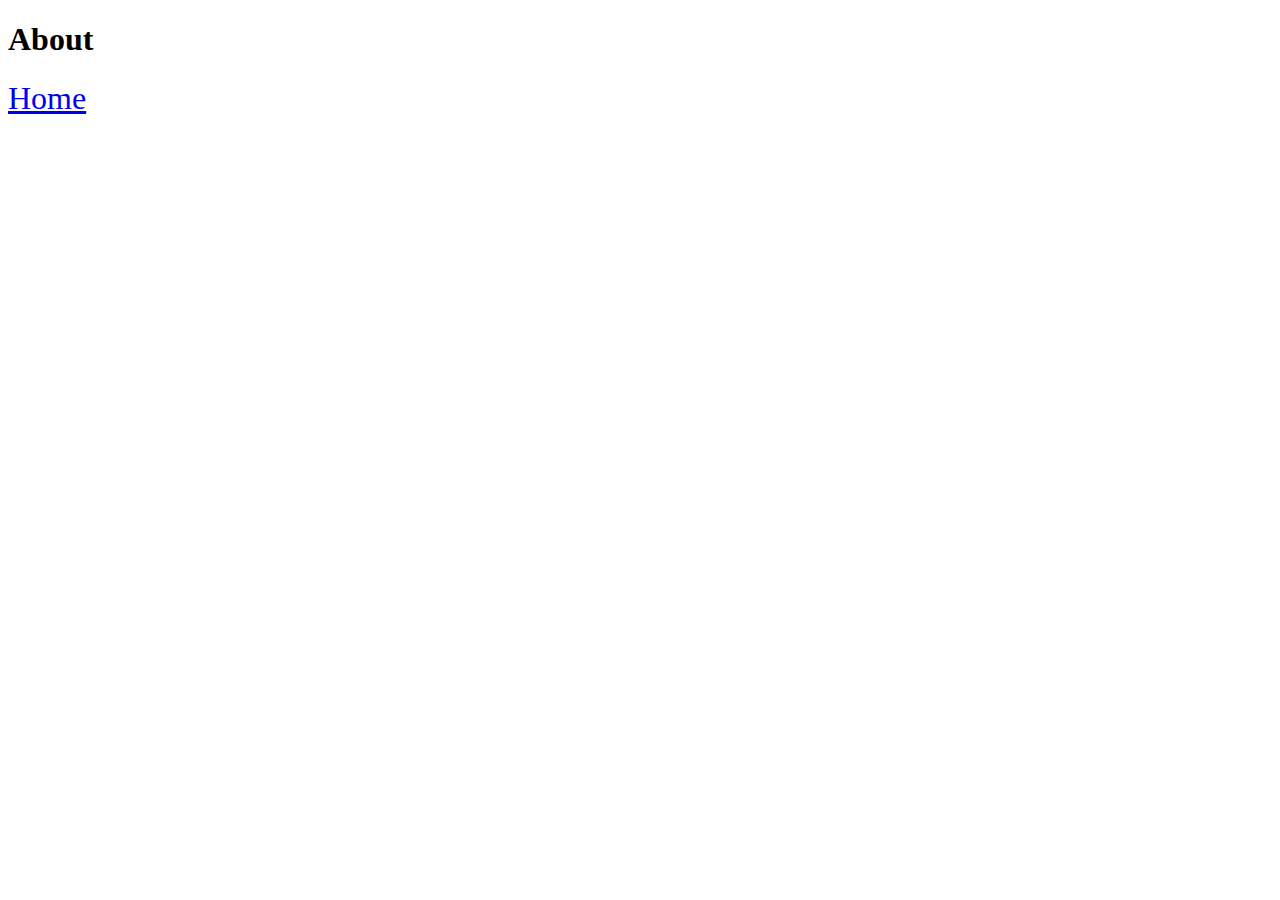
==== about.html @ ba91d6d5 "Create about.html" ====
<!DOCTYPE html>
<html lang="en">

<head>

    <title>Curtis Lacey</title>

    <link rel="stylesheet" href="css/stylesheet.css">

</head>

<body>
    <h1>About</h1>

    <div class = "bodytext">
        <a style = "font-size: 200%;" href="index.html" target="_self">Home</a>
    </div>
</body>

</html>
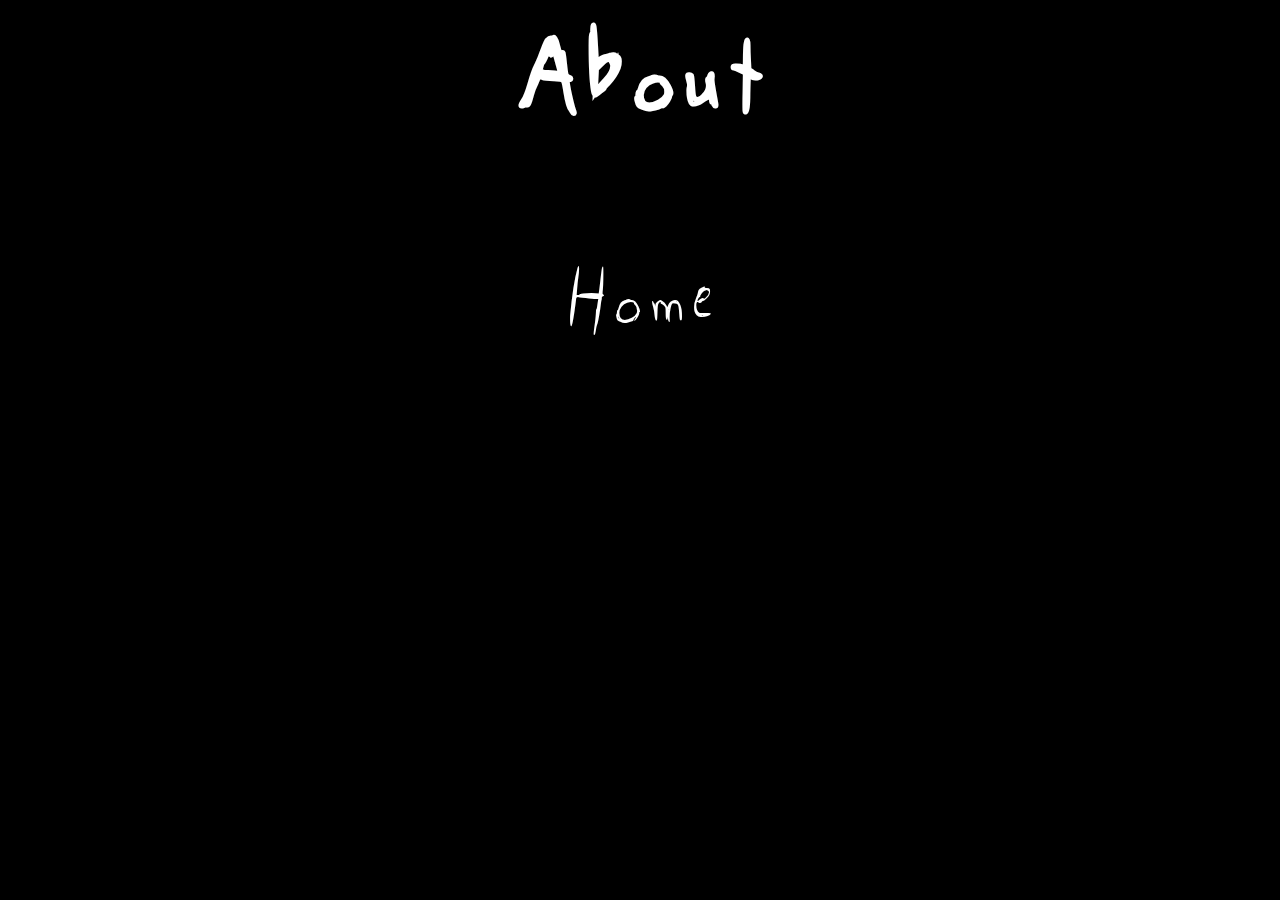
==== commit 1320615a: "Update about.html" ====
--- a/about.html
+++ b/about.html
@@ -4,6 +4,18 @@
 <head>
 
     <title>Curtis Lacey</title>
+
+    <style>
+        @font-face { 
+            font-family: Curtisfont; 
+            src: url("fonts/curtisfont-regular-webfont.eot");
+            src: url("fonts/curtisfont-regular-webfont.woff") format("woff"),
+            url("fonts/curtisfont-regular-webfont.otf") format("opentype"),
+            url("fonts/curtisfont-regular-webfont.svg#filename") format("svg");
+            font-weight:normal;
+            font-style:normal;
+        } 
+    </style>
 
     <link rel="stylesheet" href="css/stylesheet.css">
 
--- a/css/stylesheet.css
+++ b/css/stylesheet.css
@@ -0,0 +1,39 @@
+h1 {
+ font-family: Curtisfont;
+ color: white;
+ text-align: center;
+ font-size: 1000%;
+ margin-top: 10px;
+}
+
+body {
+    background-color: black;
+}
+
+table{
+    width:50%; 
+    margin-left: auto; 
+    margin-right: auto;
+}
+
+
+.bodytext {
+text-align: center;
+color:white;
+font-family: Curtisfont;
+font-size: 350%;
+}
+
+
+a:link, a:visited {
+color: white;
+padding-right: 25px;
+padding-left: 25px;
+text-align: center;
+text-decoration: none;
+display: block;
+}
+
+a:hover, a:active {
+color: rgb(175, 0, 0);
+}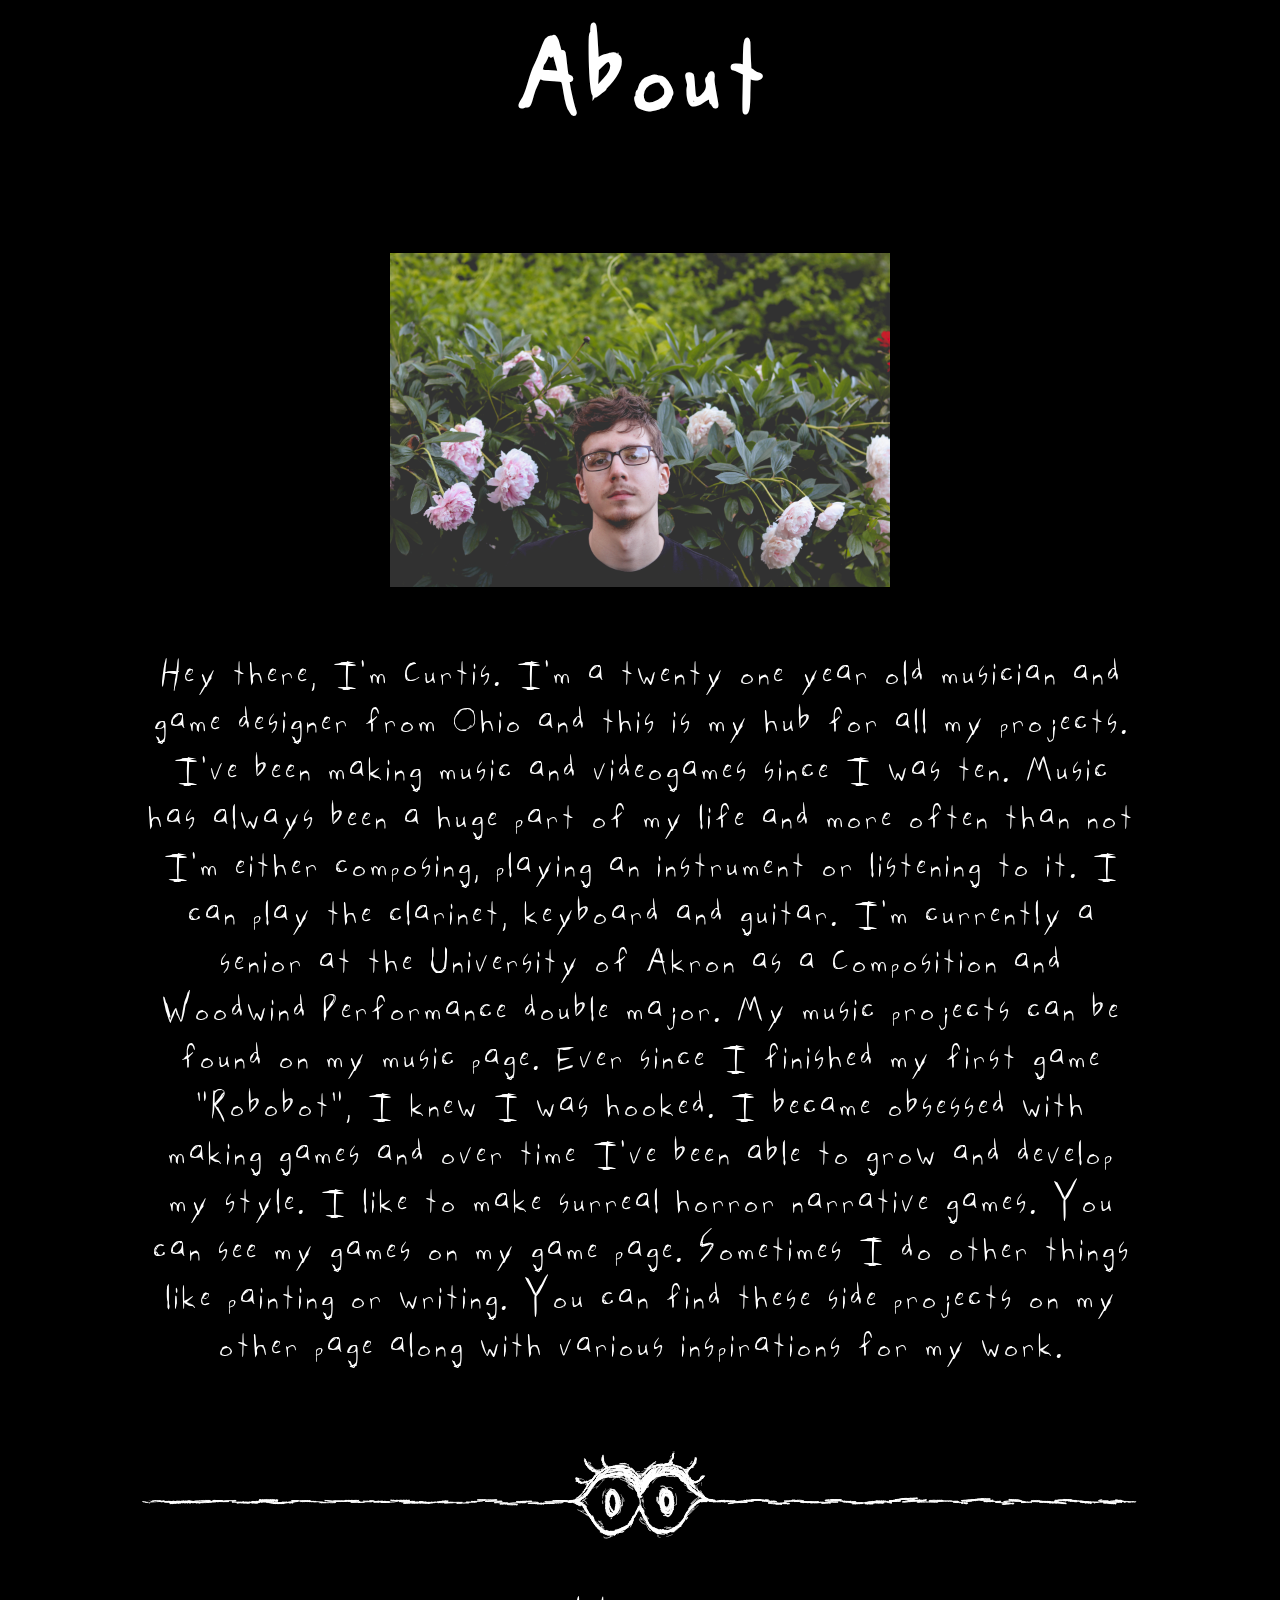
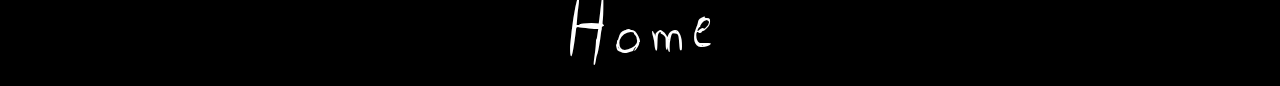
==== commit 88cd3b49: "Update about.html" ====
--- a/about.html
+++ b/about.html
@@ -25,6 +25,20 @@
     <h1>About</h1>
 
     <div class = "bodytext">
+        <img src="images/me.jpg" alt = "me" style = "width: 50%;">
+
+        <br>
+
+        <p>Hey there, I’m Curtis. I’m a twenty one year old musician and game designer from Ohio and this is my hub for all my projects. I’ve been making music and videogames since I was ten. 
+            Music has always been a huge part of my life and more often than not I’m either composing, playing an instrument or listening to it. I can play the clarinet, keyboard and guitar. I’m currently a senior at the University of Akron as a Composition and Woodwind Performance double major. My music projects can be found on my music page.
+            Ever since I finished my first game “Robobot”, I knew I was hooked. I became obsessed with making games and over time I’ve been able to grow and develop my style. I like to make surreal horror narrative games. You can see my games on my game page.
+            Sometimes I do other things like painting or writing. You can find these side projects on my other page along with various inspirations for my work.
+            </p>
+
+        <div class = "barrier">
+            <img src="images/barrier.png" alt = "barrier">
+        </div>
+
         <a style = "font-size: 200%;" href="index.html" target="_self">Home</a>
     </div>
 </body>
--- a/css/stylesheet.css
+++ b/css/stylesheet.css
@@ -22,8 +22,19 @@
 color:white;
 font-family: Curtisfont;
 font-size: 350%;
+max-width: 1000px;
+margin-left: auto; 
+margin-right: auto;
 }
 
+.barrier{
+    display: block; 
+    margin-left: auto; 
+    margin-right: auto;
+    text-align: center;
+    padding-top: 25px;
+    padding-bottom: 25px;
+}
 
 a:link, a:visited {
 color: white;
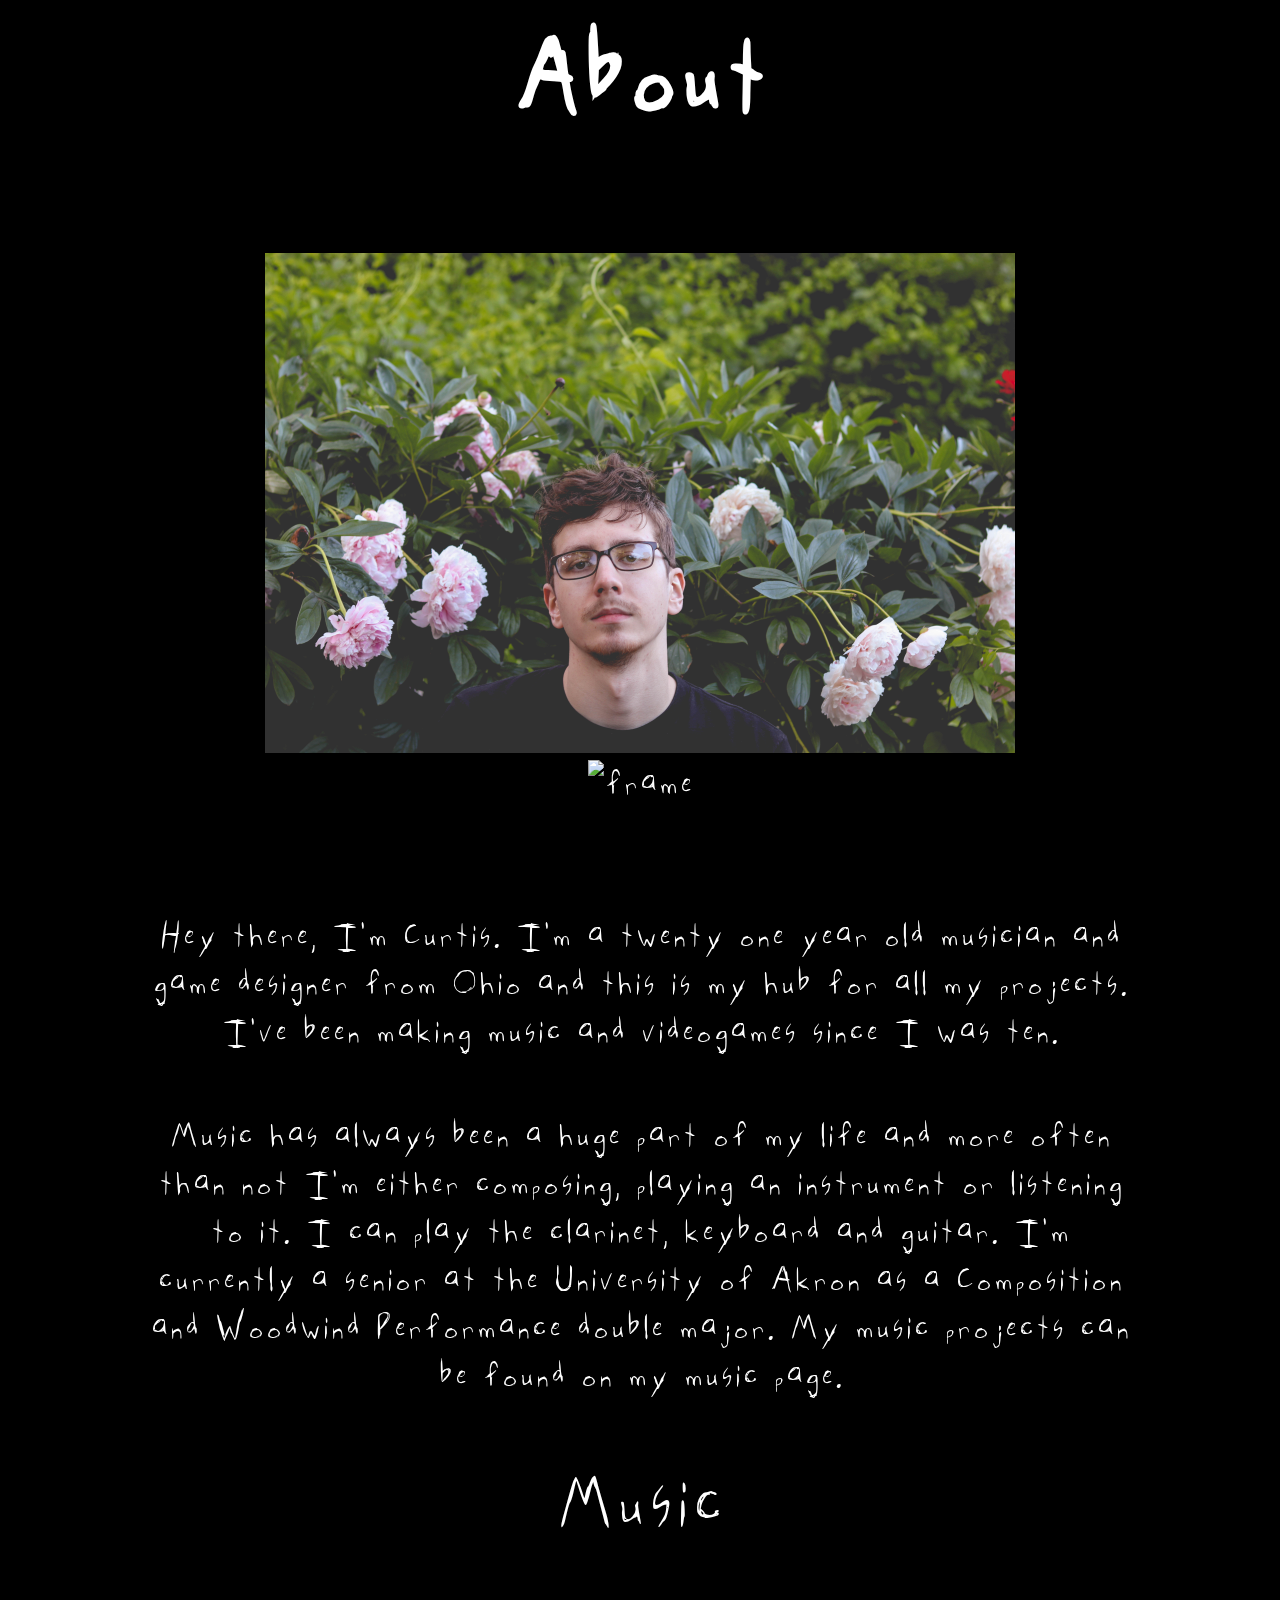
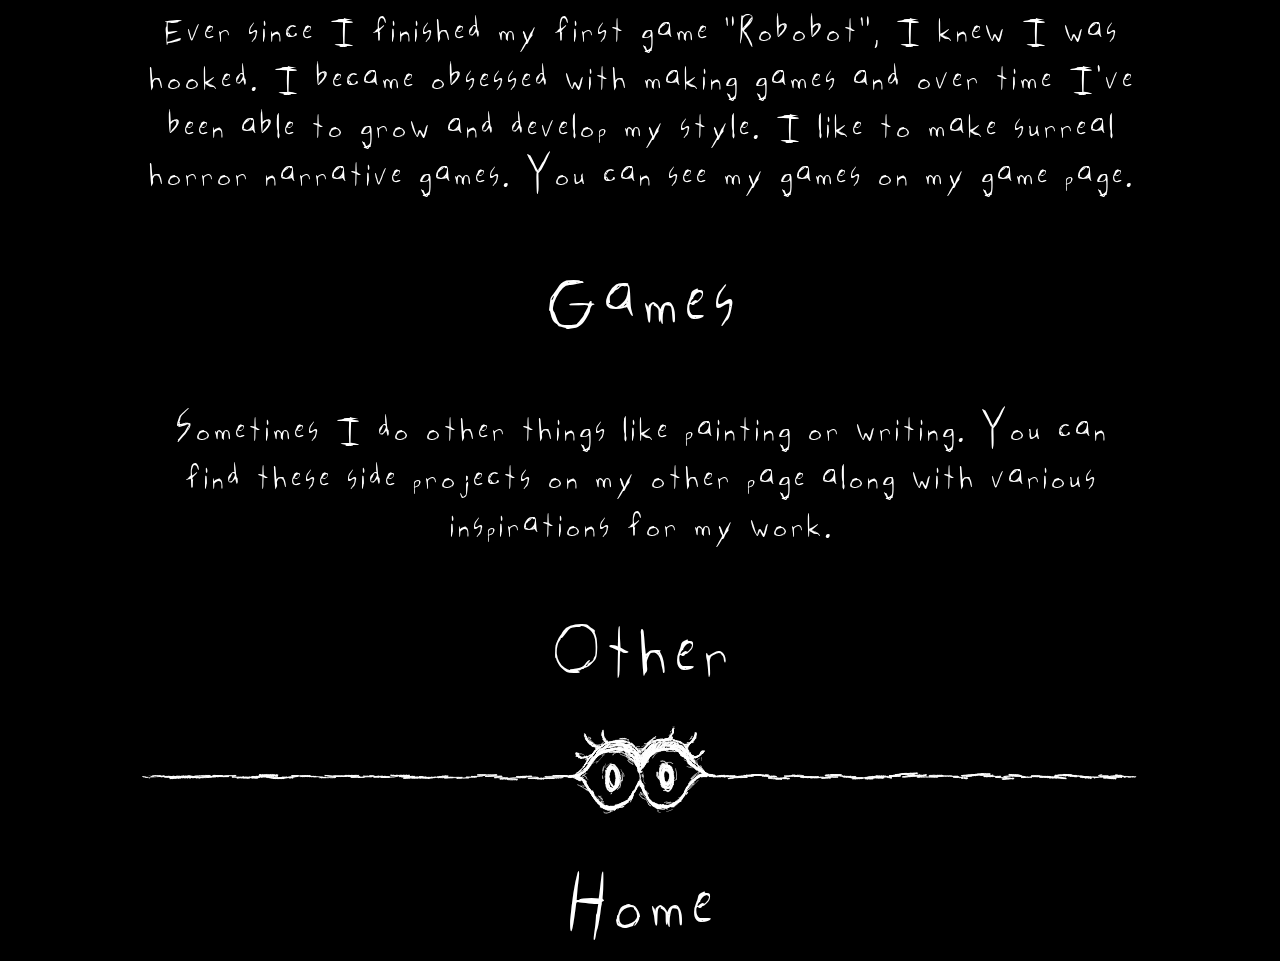
==== commit b9fe4595: "Update about.html" ====
--- a/about.html
+++ b/about.html
@@ -25,15 +25,26 @@
     <h1>About</h1>
 
     <div class = "bodytext">
-        <img src="images/me.jpg" alt = "me" style = "width: 50%;">
+        <div class = "imageparent">
+            <img src="images/me.jpg" alt = "me" style = "width: 75%;">
+
+            <div class = "imageframe">
+                <img src="images/frame.png" alt = "frame">
+            </div>
+        </div>
 
         <br>
 
-        <p>Hey there, I’m Curtis. I’m a twenty one year old musician and game designer from Ohio and this is my hub for all my projects. I’ve been making music and videogames since I was ten. 
-            Music has always been a huge part of my life and more often than not I’m either composing, playing an instrument or listening to it. I can play the clarinet, keyboard and guitar. I’m currently a senior at the University of Akron as a Composition and Woodwind Performance double major. My music projects can be found on my music page.
-            Ever since I finished my first game “Robobot”, I knew I was hooked. I became obsessed with making games and over time I’ve been able to grow and develop my style. I like to make surreal horror narrative games. You can see my games on my game page.
-            Sometimes I do other things like painting or writing. You can find these side projects on my other page along with various inspirations for my work.
-            </p>
+        <p>Hey there, I’m Curtis. I’m a twenty one year old musician and game designer from Ohio and this is my hub for all my projects. I’ve been making music and videogames since I was ten. </p> 
+        
+        <p>Music has always been a huge part of my life and more often than not I’m either composing, playing an instrument or listening to it. I can play the clarinet, keyboard and guitar. I’m currently a senior at the University of Akron as a Composition and Woodwind Performance double major. My music projects can be found on my music page.</p>
+        <a style = "font-size: 200%;" href="music.html" target="_self">Music</a>
+
+        <p>Ever since I finished my first game “Robobot”, I knew I was hooked. I became obsessed with making games and over time I’ve been able to grow and develop my style. I like to make surreal horror narrative games. You can see my games on my game page. </p>
+        <a style = "font-size: 200%;" href="games.html" target="_self">Games</a>
+
+        <p>Sometimes I do other things like painting or writing. You can find these side projects on my other page along with various inspirations for my work.</p>
+        <a style = "font-size: 200%;" href="other.html" target="_self">Other</a>
 
         <div class = "barrier">
             <img src="images/barrier.png" alt = "barrier">
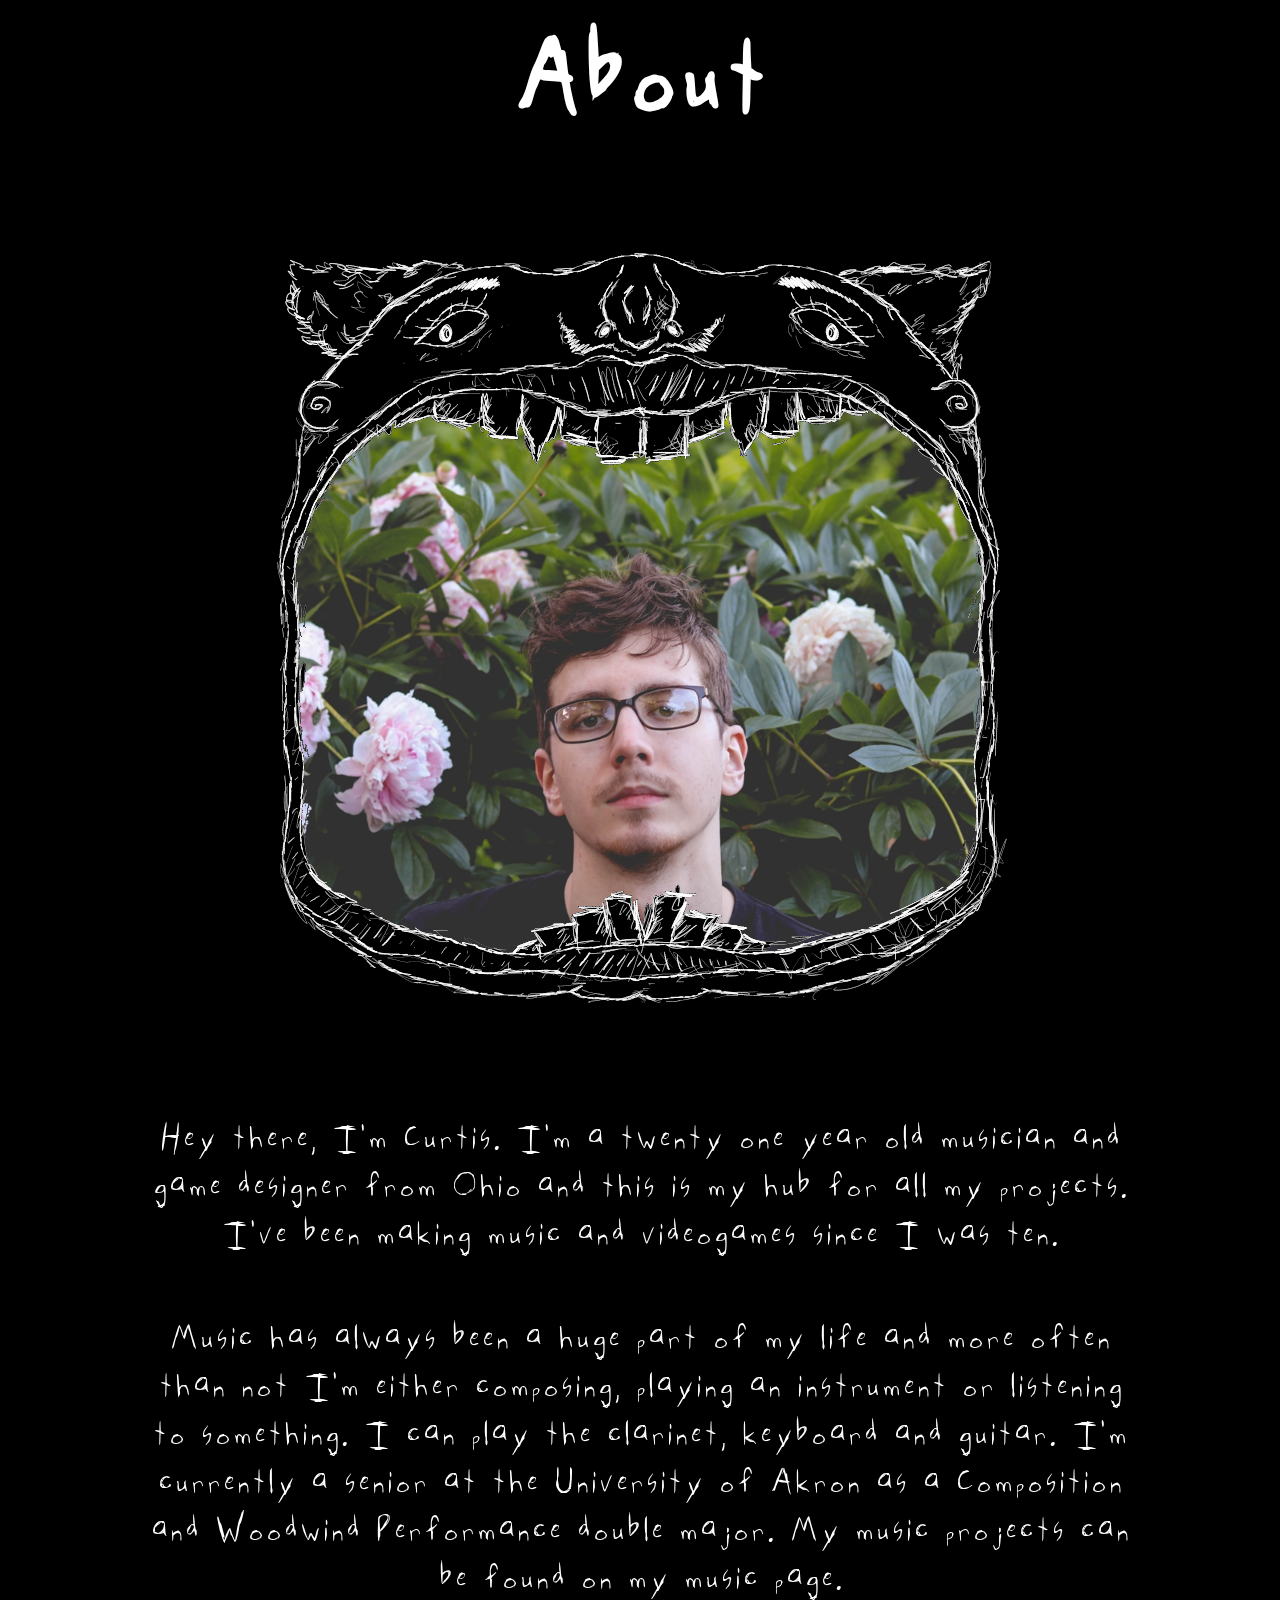
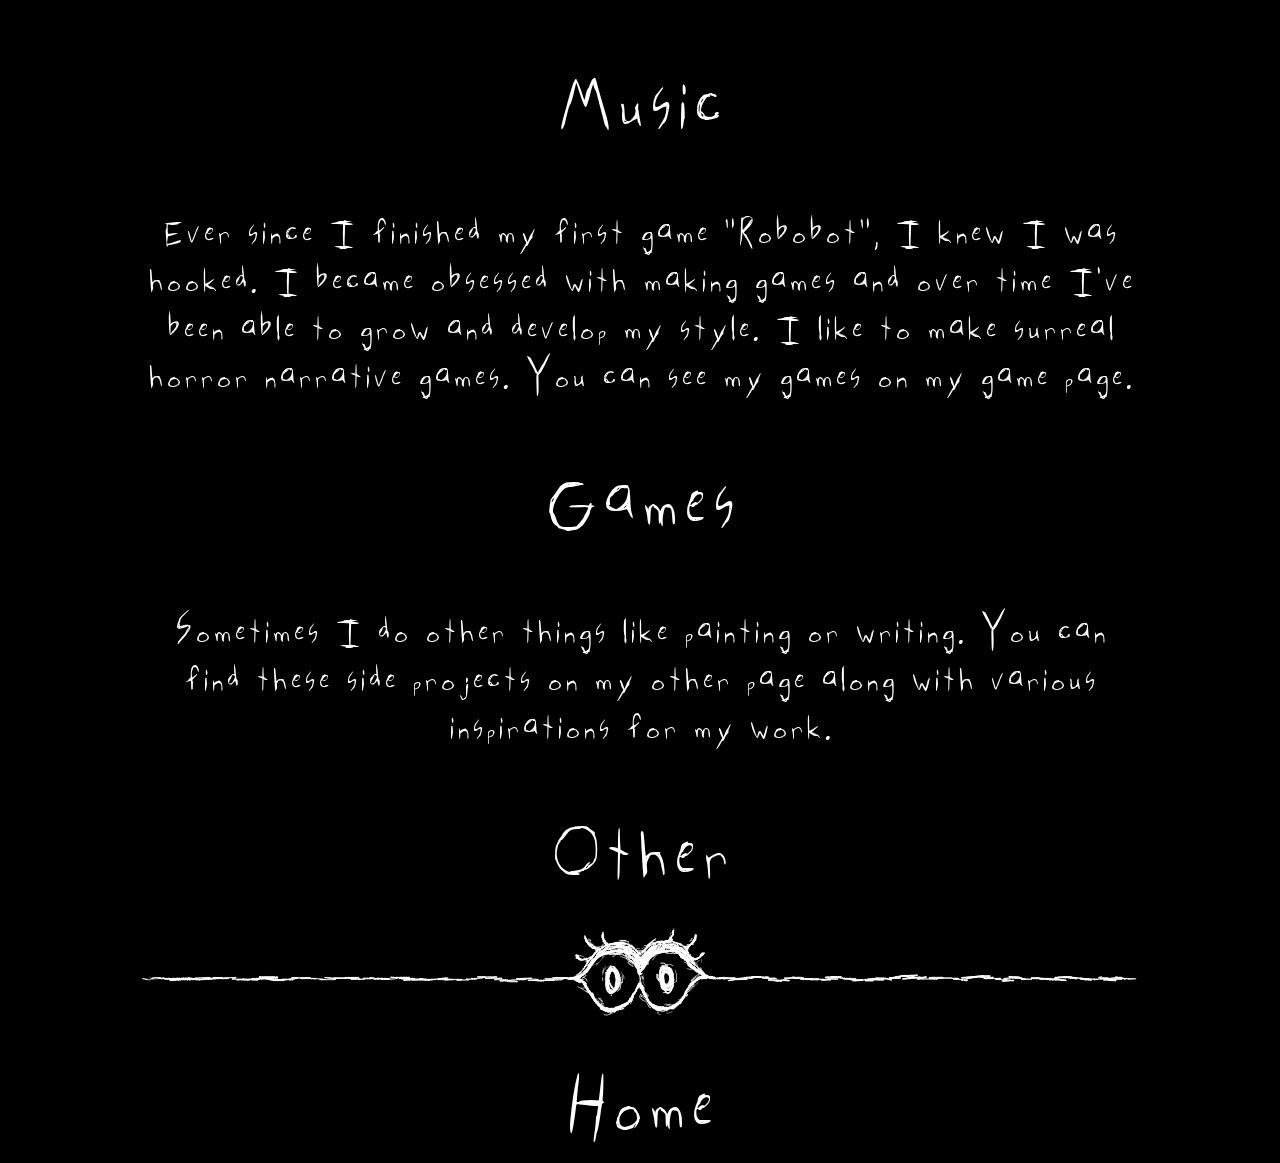
==== commit 1eca3746: "Update about.html" ====
--- a/about.html
+++ b/about.html
@@ -37,7 +37,7 @@
 
         <p>Hey there, I’m Curtis. I’m a twenty one year old musician and game designer from Ohio and this is my hub for all my projects. I’ve been making music and videogames since I was ten. </p> 
         
-        <p>Music has always been a huge part of my life and more often than not I’m either composing, playing an instrument or listening to it. I can play the clarinet, keyboard and guitar. I’m currently a senior at the University of Akron as a Composition and Woodwind Performance double major. My music projects can be found on my music page.</p>
+        <p>Music has always been a huge part of my life and more often than not I’m either composing, playing an instrument or listening to something. I can play the clarinet, keyboard and guitar. I’m currently a senior at the University of Akron as a Composition and Woodwind Performance double major. My music projects can be found on my music page.</p>
         <a style = "font-size: 200%;" href="music.html" target="_self">Music</a>
 
         <p>Ever since I finished my first game “Robobot”, I knew I was hooked. I became obsessed with making games and over time I’ve been able to grow and develop my style. I like to make surreal horror narrative games. You can see my games on my game page. </p>
--- a/css/stylesheet.css
+++ b/css/stylesheet.css
@@ -27,13 +27,23 @@
 margin-right: auto;
 }
 
-.barrier{
+.barrier {
     display: block; 
     margin-left: auto; 
     margin-right: auto;
     text-align: center;
     padding-top: 25px;
     padding-bottom: 25px;
+}
+
+.imageparent {
+    position: relative
+}
+
+.imageframe {
+    position: absolute;
+    top: 0;
+    left: 12.5%;
 }
 
 a:link, a:visited {
@@ -46,5 +56,24 @@
 }
 
 a:hover, a:active {
-color: rgb(175, 0, 0);
+    color: rgb(175, 0, 0);
+}
+
+.shake-image:hover {
+    animation: shake 0.5s;
+    animation-iteration-count: infinite;
+}
+  
+@keyframes shake {
+    0% { transform: translate(1px, 1px) rotate(0deg); }
+    10% { transform: translate(-1px, -2px) rotate(-1deg); }
+    20% { transform: translate(-3px, 0px) rotate(1deg); }
+    30% { transform: translate(3px, 2px) rotate(0deg); }
+    40% { transform: translate(1px, -1px) rotate(1deg); }
+    50% { transform: translate(-1px, 2px) rotate(-1deg); }
+    60% { transform: translate(-3px, 1px) rotate(0deg); }
+    70% { transform: translate(3px, 1px) rotate(-1deg); }
+    80% { transform: translate(-1px, -1px) rotate(1deg); }
+    90% { transform: translate(1px, 2px) rotate(0deg); }
+    100% { transform: translate(1px, -2px) rotate(-1deg); }
 }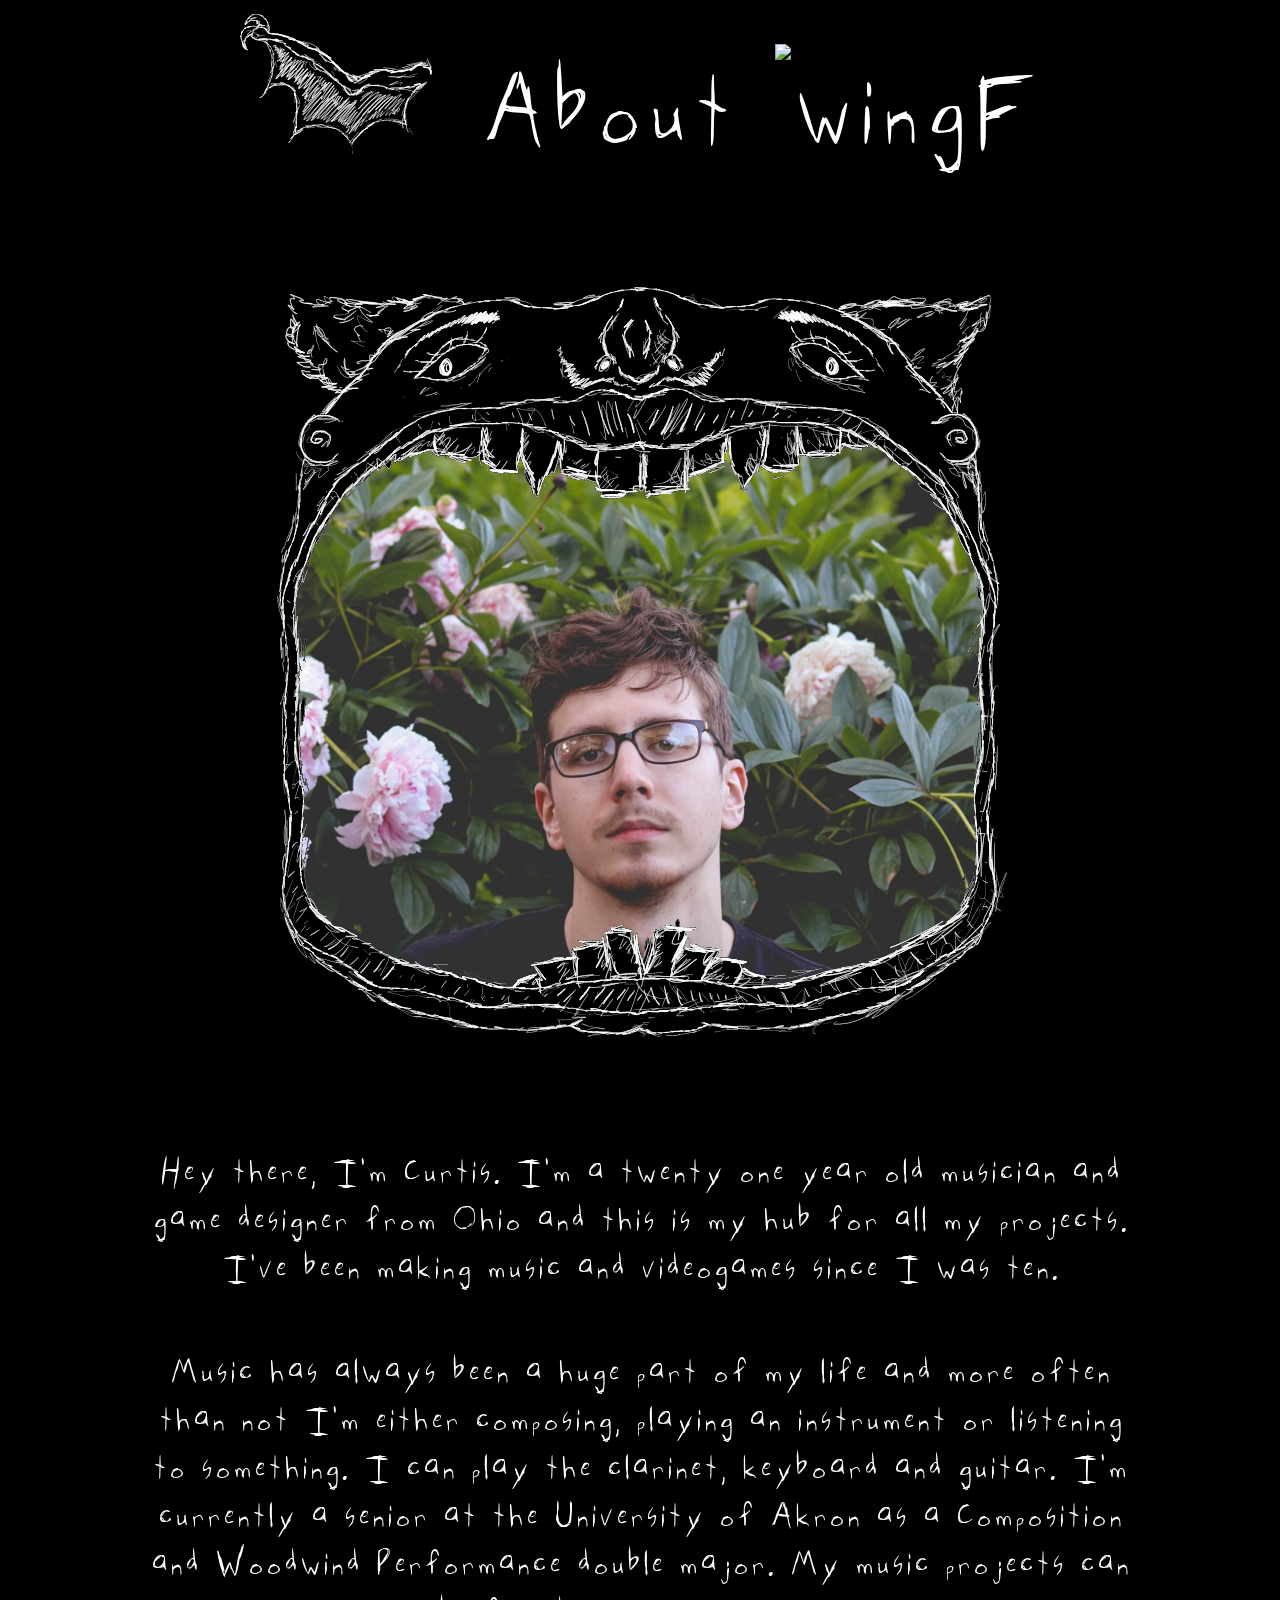
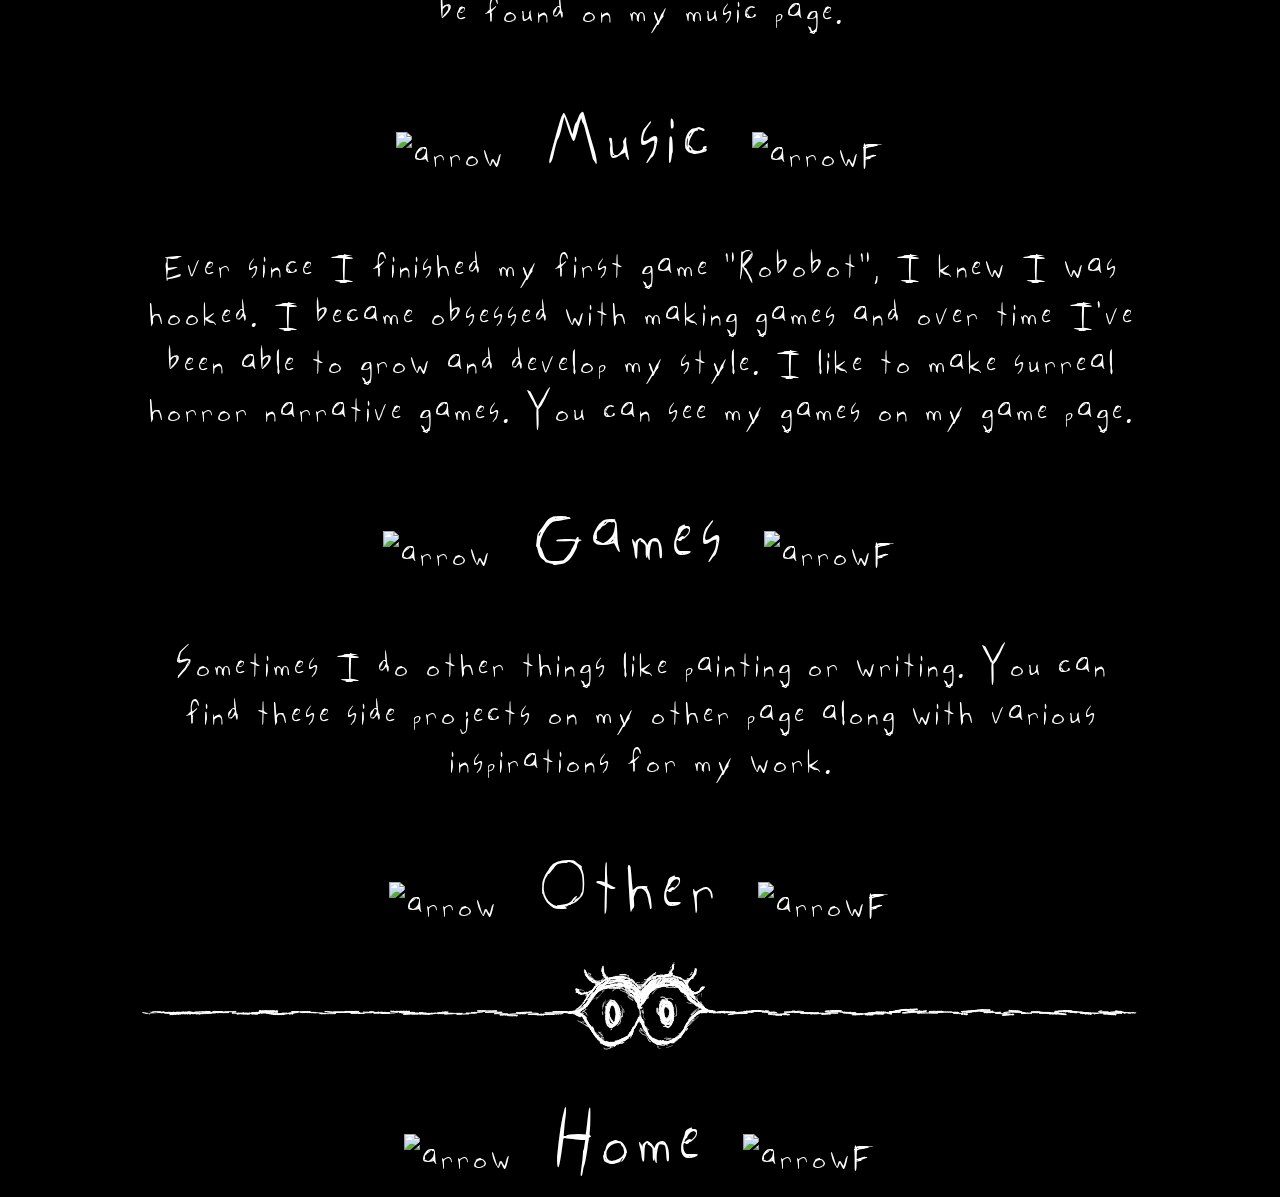
==== commit f9943a56: "Update about.html" ====
--- a/about.html
+++ b/about.html
@@ -22,7 +22,13 @@
 </head>
 
 <body>
-    <h1>About</h1>
+
+    
+    <h1>
+        <img src="images/headerwing.png" alt = "wing">
+        About
+        <img src="images/headerwingF.png" alt = "wingF">
+    </h1>
 
     <div class = "bodytext">
         <div class = "imageparent">
@@ -38,19 +44,27 @@
         <p>Hey there, I’m Curtis. I’m a twenty one year old musician and game designer from Ohio and this is my hub for all my projects. I’ve been making music and videogames since I was ten. </p> 
         
         <p>Music has always been a huge part of my life and more often than not I’m either composing, playing an instrument or listening to something. I can play the clarinet, keyboard and guitar. I’m currently a senior at the University of Akron as a Composition and Woodwind Performance double major. My music projects can be found on my music page.</p>
-        <a style = "font-size: 200%;" href="music.html" target="_self">Music</a>
+        <img src="images/arrow.png" alt = "arrow">
+        <a style = "font-size: 200%; display: inline;" href="music.html" target="_self">Music</a>
+        <img src="images/arrowF.png" alt = "arrowF">
 
         <p>Ever since I finished my first game “Robobot”, I knew I was hooked. I became obsessed with making games and over time I’ve been able to grow and develop my style. I like to make surreal horror narrative games. You can see my games on my game page. </p>
-        <a style = "font-size: 200%;" href="games.html" target="_self">Games</a>
+        <img src="images/arrow.png" alt = "arrow">
+        <a style = "font-size: 200%; display: inline;" href="games.html" target="_self">Games</a>
+        <img src="images/arrowF.png" alt = "arrowF">
 
         <p>Sometimes I do other things like painting or writing. You can find these side projects on my other page along with various inspirations for my work.</p>
-        <a style = "font-size: 200%;" href="other.html" target="_self">Other</a>
+        <img src="images/arrow.png" alt = "arrow">
+        <a style = "font-size: 200%; display: inline;" href="other.html" target="_self">Other</a>
+        <img src="images/arrowF.png" alt = "arrowF">
 
         <div class = "barrier">
             <img src="images/barrier.png" alt = "barrier">
         </div>
 
-        <a style = "font-size: 200%;" href="index.html" target="_self">Home</a>
+        <img src="images/arrow.png" alt = "arrow">
+        <a style = "font-size: 200%; display: inline;" href="index.html" target="_self">Home</a>
+        <img src="images/arrowF.png" alt = "arrowF">
     </div>
 </body>
 
--- a/css/stylesheet.css
+++ b/css/stylesheet.css
@@ -4,6 +4,7 @@
  text-align: center;
  font-size: 1000%;
  margin-top: 10px;
+ font-weight: normal;
 }
 
 body {
@@ -46,6 +47,10 @@
     left: 12.5%;
 }
 
+.imageflip {
+    -webkit-box-reflect: right;
+}
+
 a:link, a:visited {
 color: white;
 padding-right: 25px;
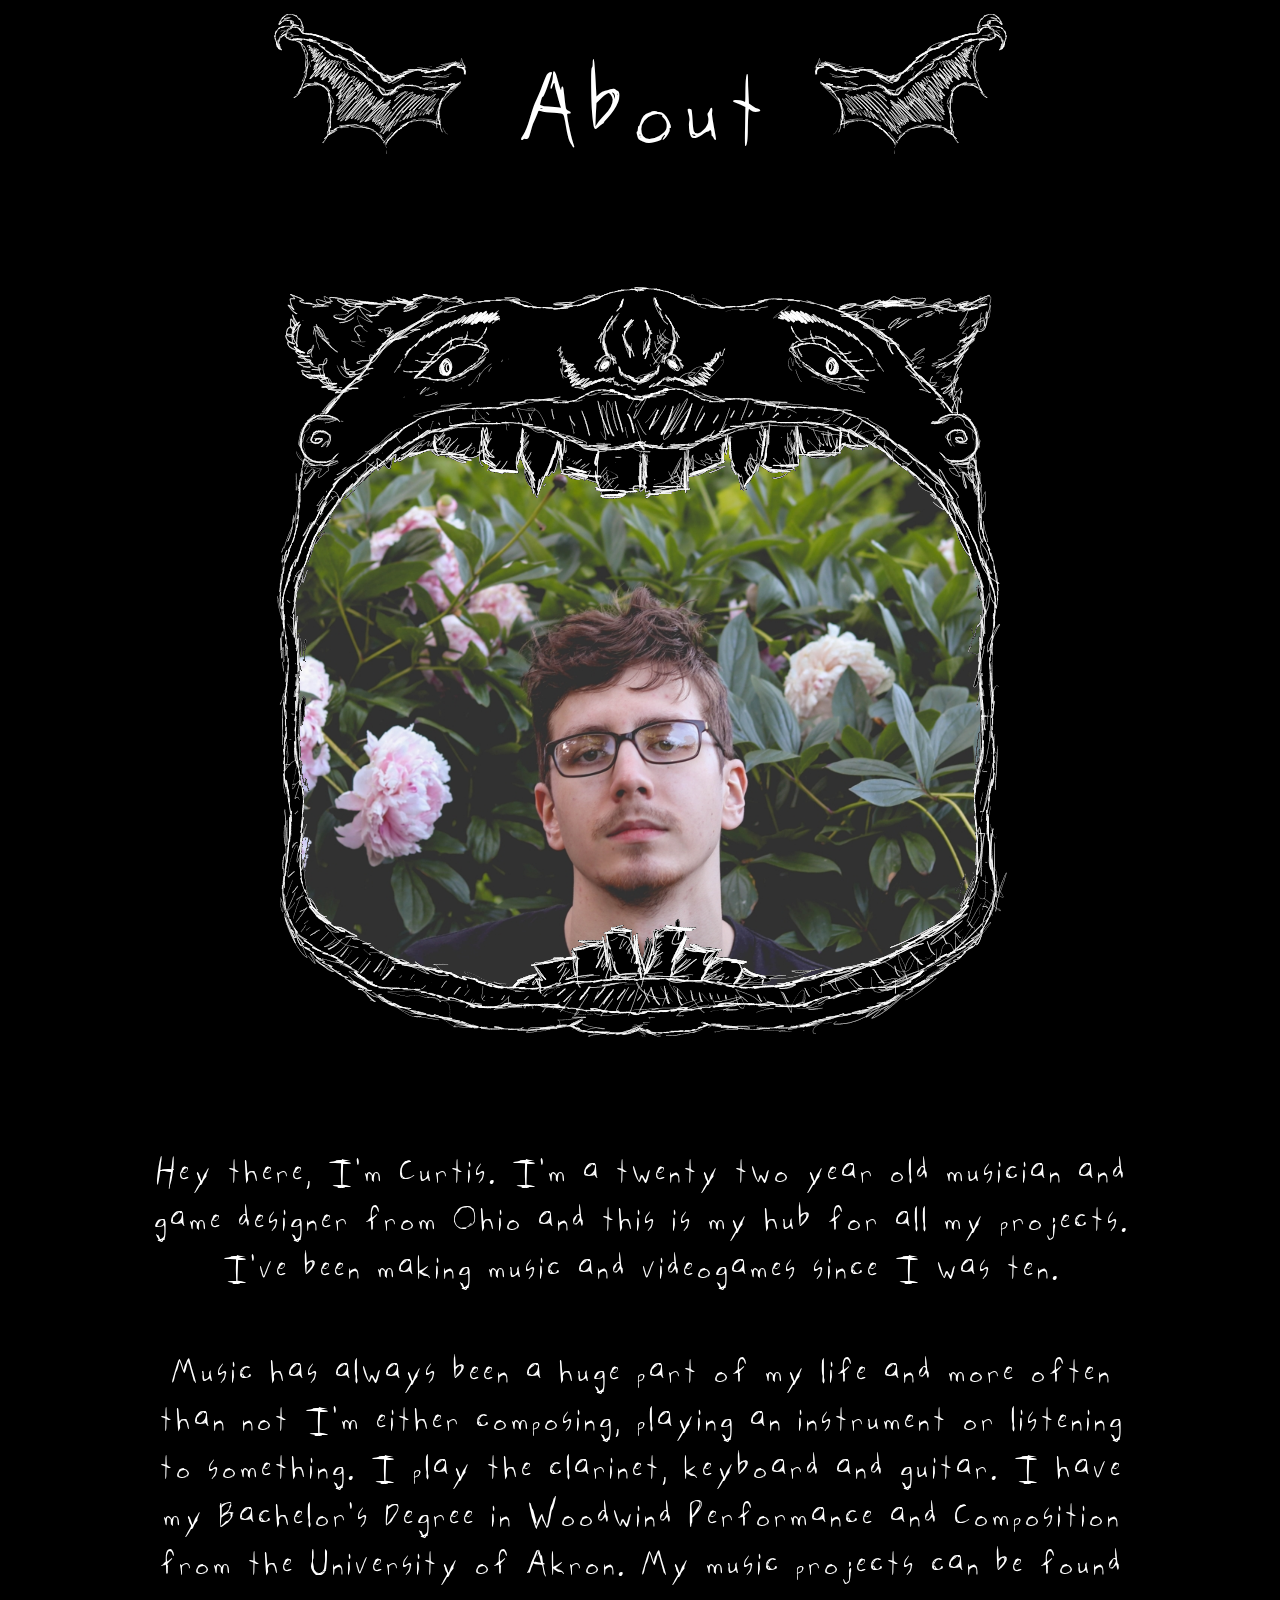
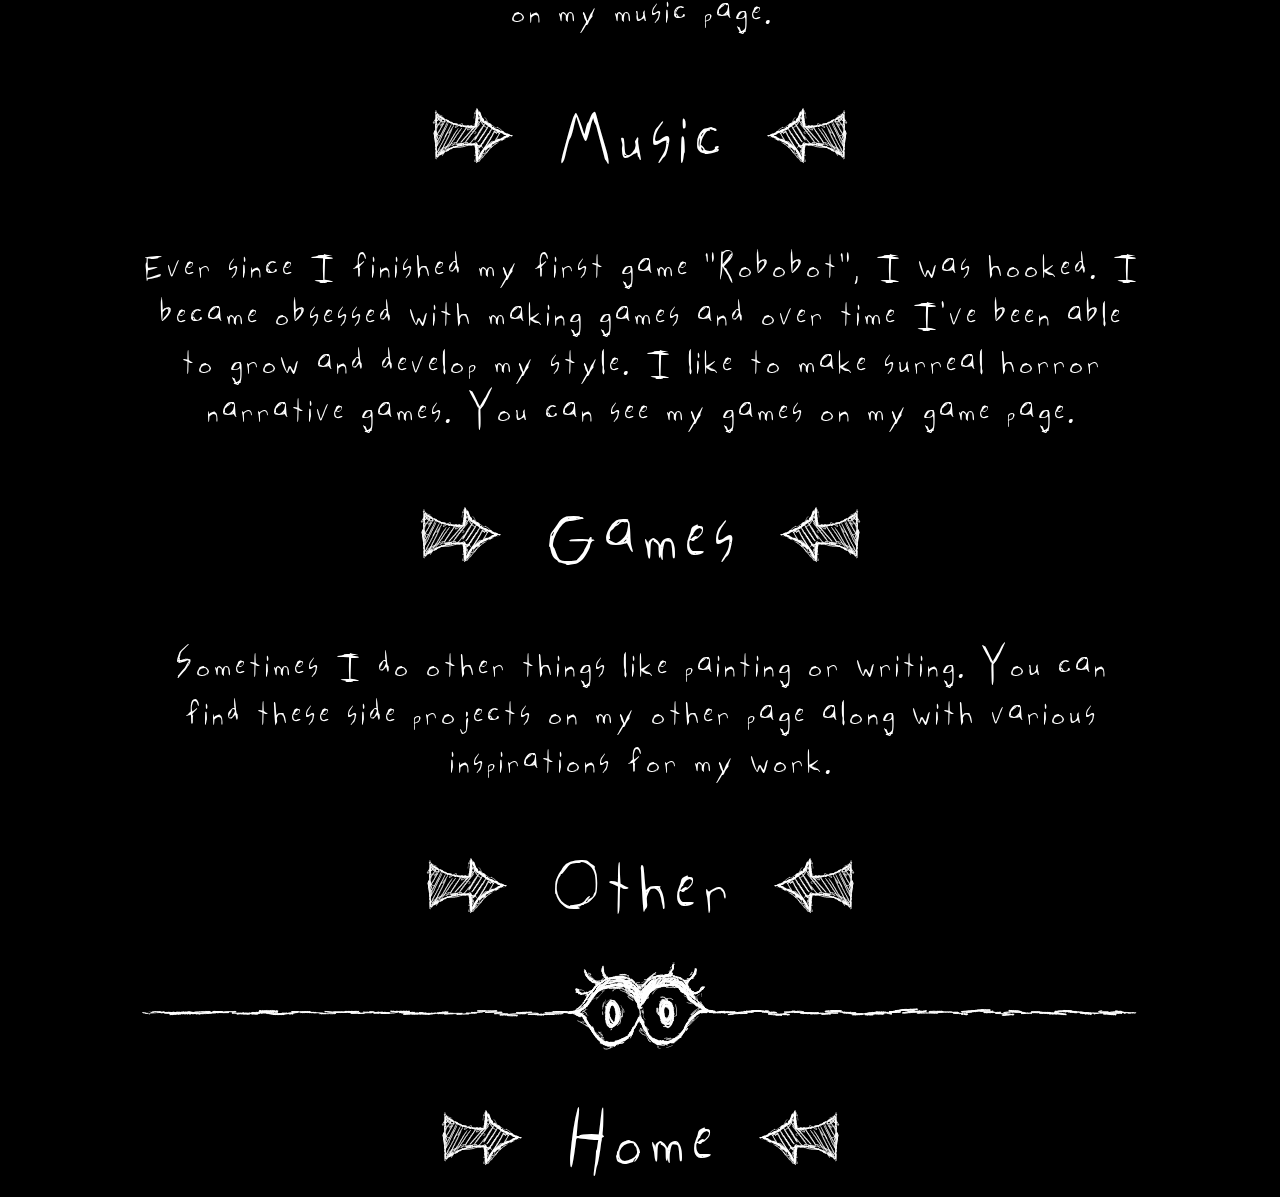
==== commit 8010f8cc: "Update about.html" ====
--- a/about.html
+++ b/about.html
@@ -41,14 +41,14 @@
 
         <br>
 
-        <p>Hey there, I’m Curtis. I’m a twenty one year old musician and game designer from Ohio and this is my hub for all my projects. I’ve been making music and videogames since I was ten. </p> 
+        <p>Hey there, I’m Curtis. I’m a twenty two year old musician and game designer from Ohio and this is my hub for all my projects. I’ve been making music and videogames since I was ten. </p> 
         
-        <p>Music has always been a huge part of my life and more often than not I’m either composing, playing an instrument or listening to something. I can play the clarinet, keyboard and guitar. I’m currently a senior at the University of Akron as a Composition and Woodwind Performance double major. My music projects can be found on my music page.</p>
+        <p>Music has always been a huge part of my life and more often than not I’m either composing, playing an instrument or listening to something. I play the clarinet, keyboard and guitar. I have my Bachelor's Degree in Woodwind Performance and Composition from the University of Akron. My music projects can be found on my music page.</p>
         <img src="images/arrow.png" alt = "arrow">
         <a style = "font-size: 200%; display: inline;" href="music.html" target="_self">Music</a>
         <img src="images/arrowF.png" alt = "arrowF">
 
-        <p>Ever since I finished my first game “Robobot”, I knew I was hooked. I became obsessed with making games and over time I’ve been able to grow and develop my style. I like to make surreal horror narrative games. You can see my games on my game page. </p>
+        <p>Ever since I finished my first game “Robobot”, I was hooked. I became obsessed with making games and over time I’ve been able to grow and develop my style. I like to make surreal horror narrative games. You can see my games on my game page. </p>
         <img src="images/arrow.png" alt = "arrow">
         <a style = "font-size: 200%; display: inline;" href="games.html" target="_self">Games</a>
         <img src="images/arrowF.png" alt = "arrowF">
--- a/css/stylesheet.css
+++ b/css/stylesheet.css
@@ -4,8 +4,18 @@
  text-align: center;
  font-size: 1000%;
  margin-top: 10px;
+ margin-left: 0px;
+ margin-right: 0px;
  font-weight: normal;
 }
+
+h2 {
+    font-family: Curtisfont;
+    color: white;
+    text-align: center;
+    font-size: 200%;
+    font-weight: normal;
+   }
 
 body {
     background-color: black;
@@ -47,9 +57,29 @@
     left: 12.5%;
 }
 
-.imageflip {
-    -webkit-box-reflect: right;
+#scroll {
+    width:1000px;
+    height:200px;
+    margin:100px auto;
+    overflow:auto;
+    white-space:nowrap;
+    border:2px solid white;
 }
+
+#scroll img {
+    margin:20px 10px 0 10px;
+}
+
+/* Width */
+::-webkit-scrollbar {
+    width: 10px;
+    height: 10px;
+  }
+  
+/* Handle */
+  ::-webkit-scrollbar-thumb {
+    background: white;
+  }
 
 a:link, a:visited {
 color: white;
@@ -62,6 +92,10 @@
 
 a:hover, a:active {
     color: rgb(175, 0, 0);
+}
+
+.img-link:hover {
+    filter: brightness(5%) sepia(100) saturate(100) hue-rotate(25deg);
 }
 
 .shake-image:hover {
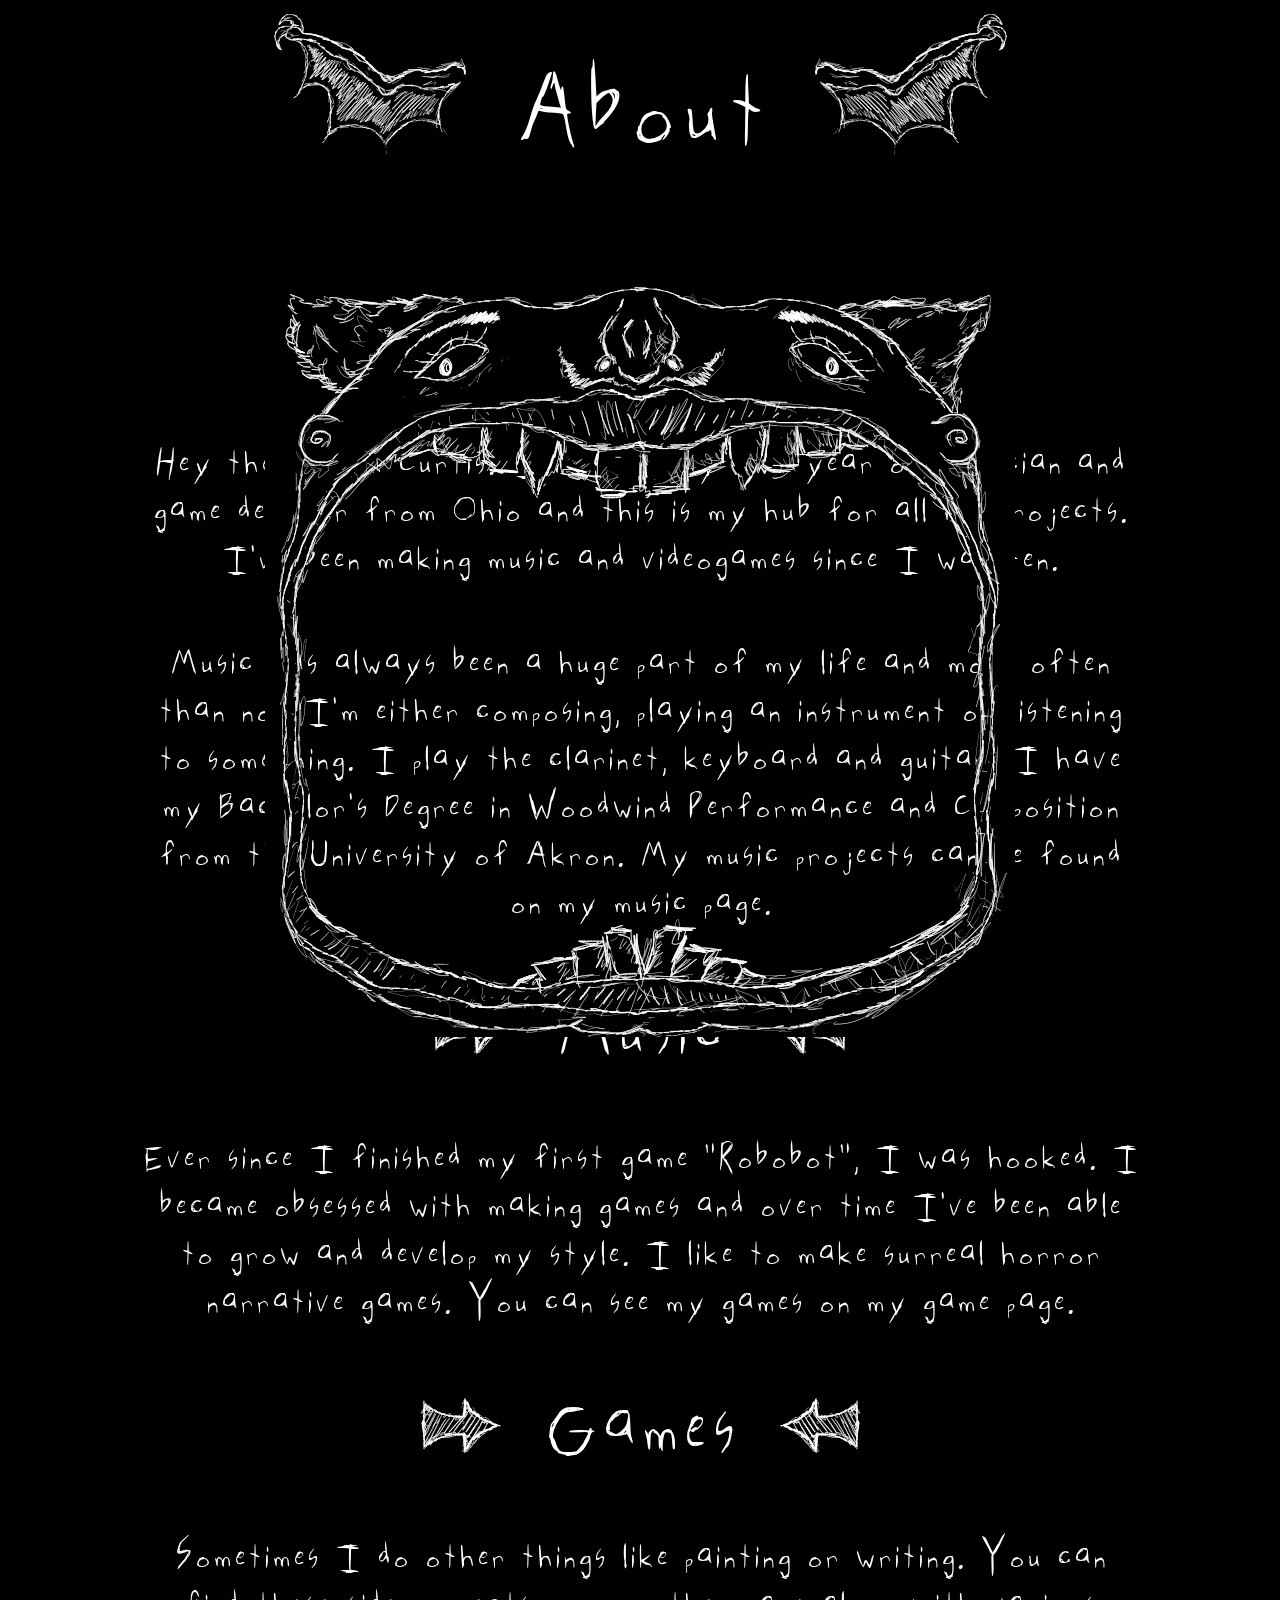
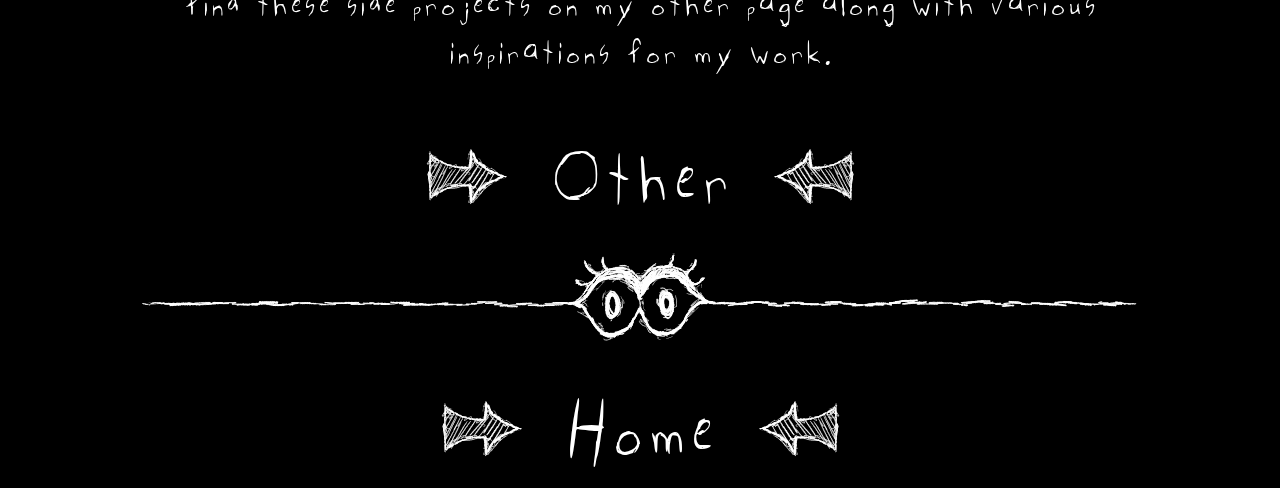
==== commit 0cb58d17: "Update about.html" ====
--- a/about.html
+++ b/about.html
@@ -32,7 +32,7 @@
 
     <div class = "bodytext">
         <div class = "imageparent">
-            <img src="images/me.jpg" alt = "me" style = "width: 75%;">
+            <img src="images/goatnme.jpg" alt = "me" style = "width: 75%;">
 
             <div class = "imageframe">
                 <img src="images/frame.png" alt = "frame">
